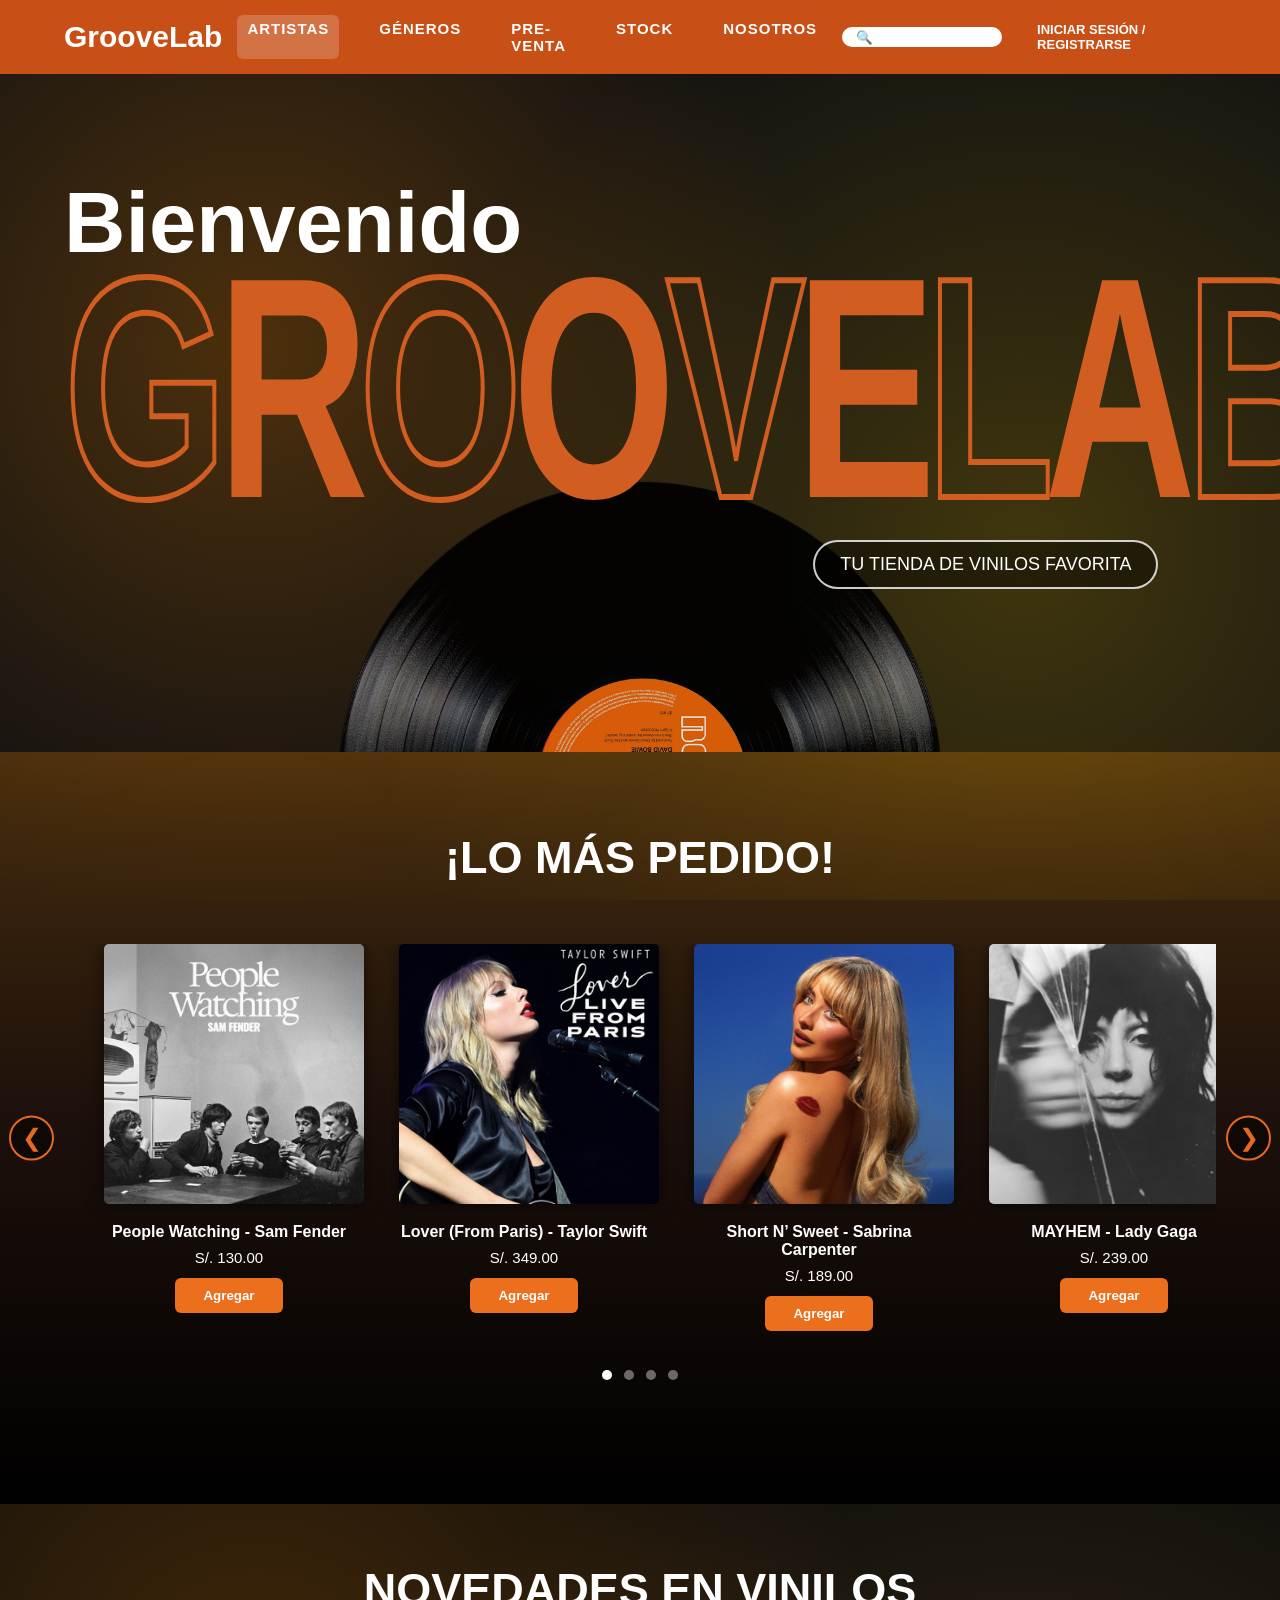
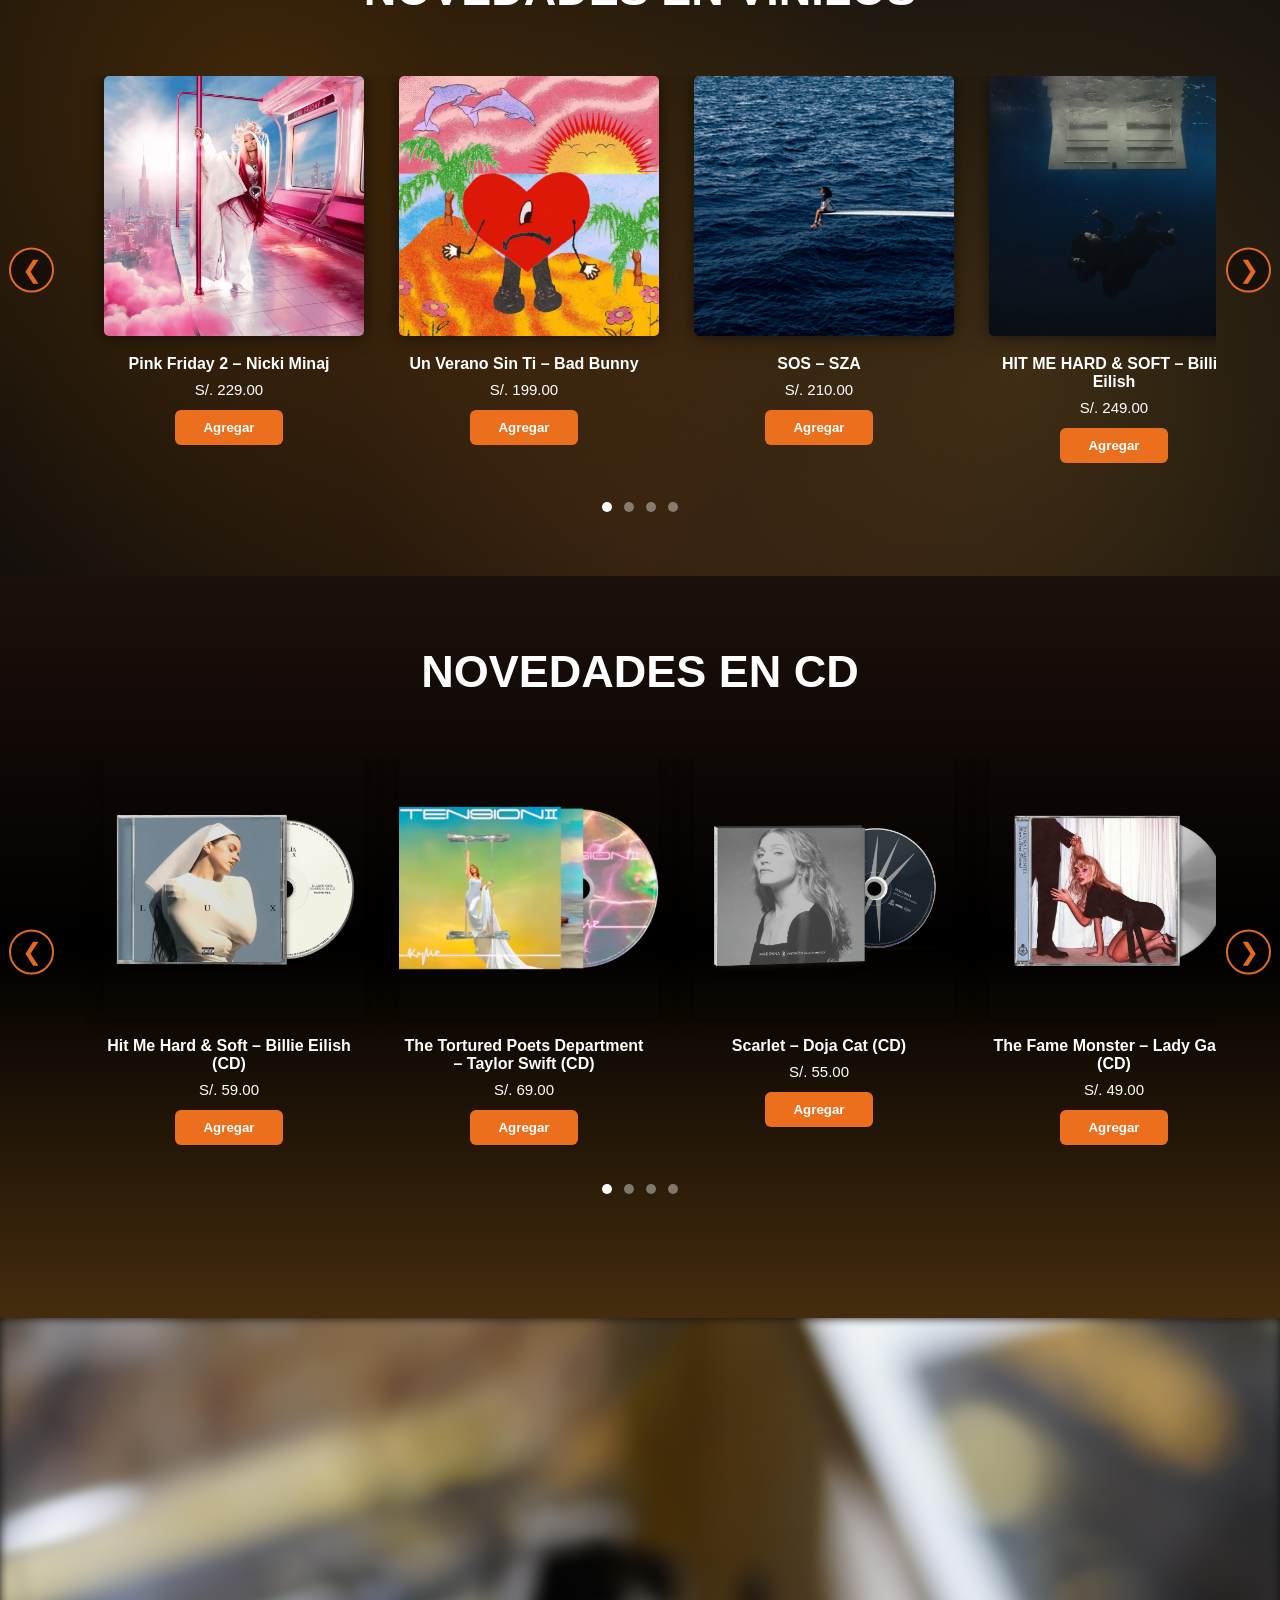
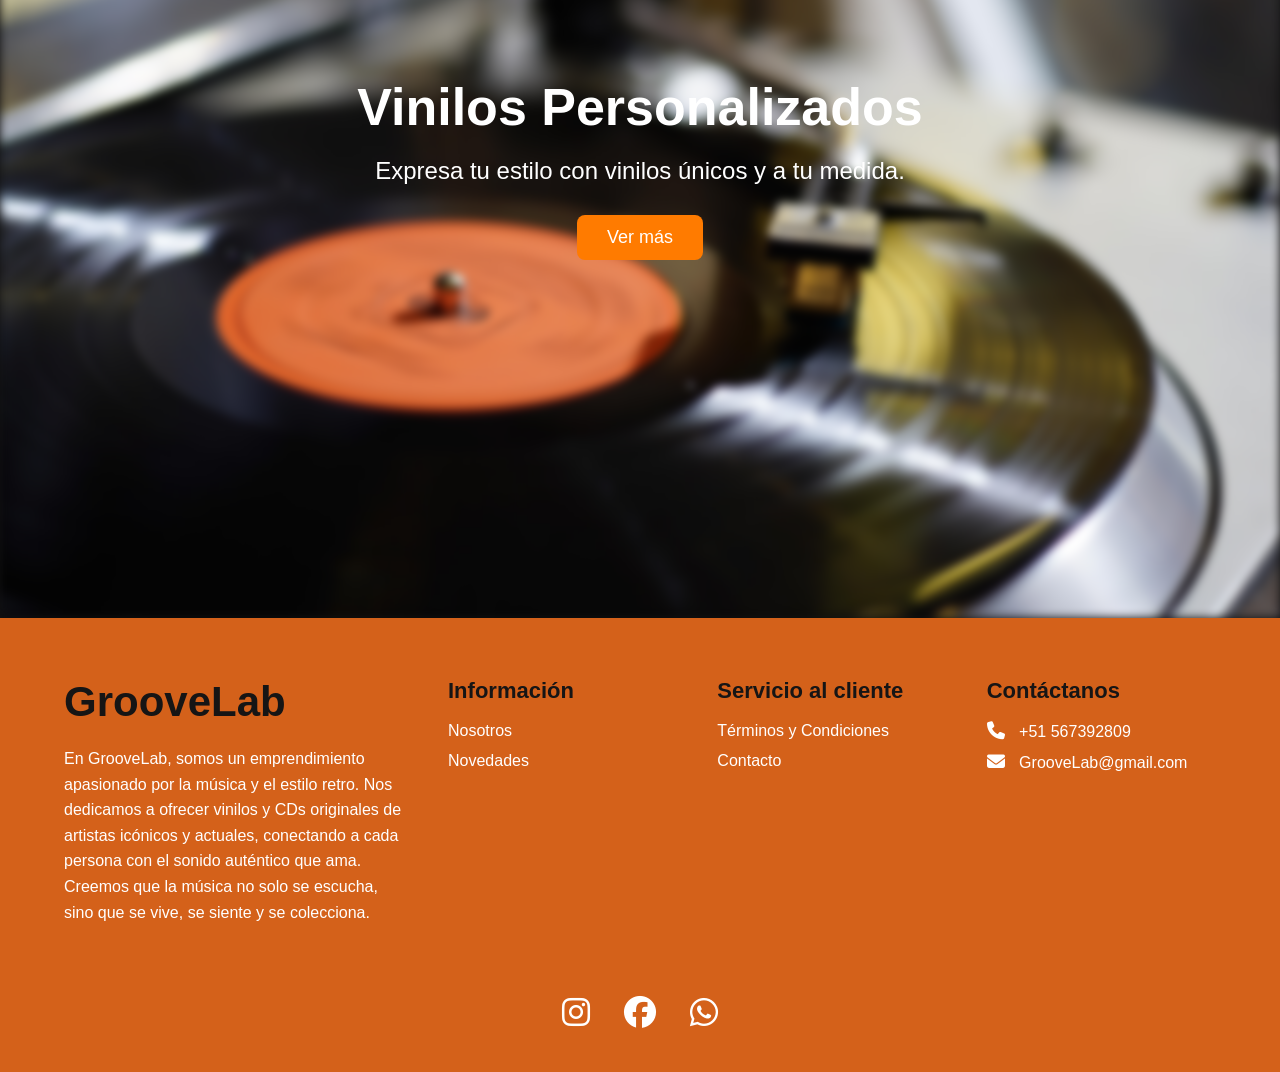
==== index.html @ 174f729a "Add files via upload" ====
<!DOCTYPE html>
<html lang="es">

<head>
    <meta charset="UTF-8">
    <meta name="viewport" content="width=device-width, initial-scale=1.0">
    <title>GrooveLab</title>
    <link rel="stylesheet" href="style.css">
    <link href="https://fonts.googleapis.com/css2?family=Merriweather:wght@300;400;700;900&display=swap" rel="stylesheet">
    <link rel="stylesheet" href="https://cdnjs.cloudflare.com/ajax/libs/font-awesome/6.5.0/css/all.min.css">
</head>

<body> 

    <!-- NAVBAR -->
   <header class="navbar">
        <div class="nav-inner">
            <div class="nav-left logo">GrooveLab</div>

            <nav class="nav-center">
                <a href="artistas.html" class="active">ARTISTAS</a>
                <a href="generos.html">GÉNEROS</a>
                <a href="#">PRE-VENTA</a>
                <a href="#">STOCK</a>
                <a href="#">NOSOTROS</a>
            </nav>

            <div class="nav-right">
                <div class="search-box">
                    <input type="text" placeholder="🔍">
                </div>
                <a class="login-btn" href="#">INICIAR SESIÓN / REGISTRARSE</a>
            </div>
        </div>
</header>
            


    <!-- HERO -->
    <section class="hero">

        <div class="hero-bg"></div>

        <div class="hero-content">

            <h1 class="welcome">Bienvenido</h1>

            <h1 class="hero-title">
                <span>G</span>
                <span>R</span>
                <span>O</span>
                <span>O</span>
                <span>V</span>
                <span>E</span>
                <span>L</span>
                <span>A</span>
                <span>B</span>
            </h1>

            <div class="tagline">TU TIENDA DE VINILOS FAVORITA</div>

            <img class="vinyl"
                src="vini.png"
                alt="vinilo">

        </div>
    </section>

      <!-- LO MAS PEDIDO -->

<section class="mas-pedido">

    <h2 class="pedido-title">¡LO MÁS PEDIDO!</h2>

    <div class="carousel-wrapper">

        <button class="arrow left-arrow">&#10094;</button>

        <div class="carousel-container">
            <div class="carousel-track">

                <div class="item">
                    <img src="lo mas pedido/disco1.jpg" alt="">
                    <h3>People Watching - Sam Fender</h3>
                    <p>S/. 130.00</p>
                    <button class="add-btn">Agregar</button>
                </div>

                <div class="item">
                    <img src="lo mas pedido/disco2.png" alt="">
                    <h3>Lover (From Paris) - Taylor Swift</h3>
                    <p>S/. 349.00</p>
                    <button class="add-btn">Agregar</button>
                </div>

                <div class="item">
                    <img src="lo mas pedido/disco3.jpg" alt="">
                    <h3>Short N’ Sweet - Sabrina Carpenter</h3>
                    <p>S/. 189.00</p>
                    <button class="add-btn">Agregar</button>
                </div>

                <div class="item">
                    <img src="lo mas pedido/disco 4.avif" alt="">
                    <h3>MAYHEM - Lady Gaga</h3>
                    <p>S/. 239.00</p>
                    <button class="add-btn">Agregar</button>
                </div>

                <div class="item">
                    <img src="lo mas pedido/disco5.webp" alt="">
                    <h3>30 - Adele</h3>
                    <p>S/. 140.00</p>
                    <button class="add-btn">Agregar</button>
                </div>

            </div>
        </div>

        <button class="arrow right-arrow">&#10095;</button>

    </div>

    <div class="dots">
        <span></span><span></span><span></span><span></span>
    </div>

</section>


</section>

<script>
const track = document.querySelector('.carousel-track');
const leftArrow = document.querySelector('.left-arrow');
const rightArrow = document.querySelector('.right-arrow');
const dots = document.querySelectorAll('.dots span');

let index = 0;

function updateCarousel() {
    track.style.transform = `translateX(${-index * 310}px)`;
    dots.forEach(d => d.classList.remove("active"));
    dots[index] && dots[index].classList.add("active");
}

rightArrow.addEventListener("click", () => {
    if (index < 3) index++;
    updateCarousel();
});

leftArrow.addEventListener("click", () => {
    if (index > 0) index--;
    updateCarousel();
});

updateCarousel();
</script>


  <!-- NOVEDADES EN VINILO -->

<section class="novedades">

    <h2 class="pedido-title">NOVEDADES EN VINILOS</h2>

    <div class="carousel-wrapper">

        <button class="arrow left-arrow novedades-left">&#10094;</button>

        <div class="carousel-container">
            <div class="carousel-track novedades-track">

                <div class="item">
                    <img src="nov. vinilo/vin1.avif" alt="">
                    <h3>Pink Friday 2 – Nicki Minaj</h3>
                    <p>S/. 229.00</p>
                    <button class="add-btn">Agregar</button>
                </div>

                <div class="item">
                    <img src="nov. vinilo/vin2.avif" alt="">
                    <h3>Un Verano Sin Ti – Bad Bunny</h3>
                    <p>S/. 199.00</p>
                    <button class="add-btn">Agregar</button>
                </div>

                <div class="item">
                    <img src="nov. vinilo/vin3.png" alt="">
                    <h3>SOS – SZA</h3>
                    <p>S/. 210.00</p>
                    <button class="add-btn">Agregar</button>
                </div>

                <div class="item">
                    <img src="nov. vinilo/vin4.jpg" alt="">
                    <h3>HIT ME HARD & SOFT – Billie Eilish</h3>
                    <p>S/. 249.00</p>
                    <button class="add-btn">Agregar</button>
                </div>

                <div class="item">
                    <img src="nov. vinilo/vin5.jpg" alt="">
                    <h3>RENAISSANCE – Beyoncé</h3>
                    <p>S/. 239.00</p>
                    <button class="add-btn">Agregar</button>
                </div>

            </div>
        </div>

        <button class="arrow right-arrow novedades-right">&#10095;</button>

    </div>

    <div class="dots novedades-dots">
        <span></span><span></span><span></span><span></span>
    </div>

</section>

<script>
const novTrack = document.querySelector('.novedades-track');
const novLeft = document.querySelector('.novedades-left');
const novRight = document.querySelector('.novedades-right');
const novDots = document.querySelectorAll('.novedades-dots span');

let novIndex = 0;

function novUpdate() {
    const move = novIndex * 320;
    novTrack.style.transform = `translateX(-${move}px)`;

    novDots.forEach(dot => dot.classList.remove("active"));
    if (novDots[novIndex]) novDots[novIndex].classList.add("active");
}

novRight.addEventListener("click", () => {
    if (novIndex < 3) novIndex++;
    novUpdate();
});

novLeft.addEventListener("click", () => {
    if (novIndex > 0) novIndex--;
    novUpdate();
});

novUpdate();
</script>

<!-- NOVEDADES EN CD -->


<section class="novedades-cd">

    <h2 class="pedido-title">NOVEDADES EN CD</h2>

    <div class="carousel-wrapper">

        <button class="arrow left-arrow novedadescd-left">&#10094;</button>

        <div class="carousel-container">
            <div class="carousel-track novedadescd-track">

                <div class="item">
                    <img src="cd/rosalia.webp" alt="">
                    <h3>Hit Me Hard & Soft – Billie Eilish (CD)</h3>
                    <p>S/. 59.00</p>
                    <button class="add-btn">Agregar</button>
                </div>

                <div class="item">
                    <img src="cd/2.webp" alt="">
                    <h3>The Tortured Poets Department – Taylor Swift (CD)</h3>
                    <p>S/. 69.00</p>
                    <button class="add-btn">Agregar</button>
                </div>

                <div class="item">
                    <img src="cd/3.webp" alt="">
                    <h3>Scarlet – Doja Cat (CD)</h3>
                    <p>S/. 55.00</p>
                    <button class="add-btn">Agregar</button>
                </div>

                <div class="item">
                    <img src="cd/4.webp" alt="">
                    <h3>The Fame Monster – Lady Gaga (CD)</h3>
                    <p>S/. 49.00</p>
                    <button class="add-btn">Agregar</button>
                </div>

                <div class="item">
                    <img src="cd/5.avif" alt="">
                    <h3>Un Verano Sin Ti – Bad Bunny (CD)</h3>
                    <p>S/. 42.00</p>
                    <button class="add-btn">Agregar</button>
                </div>

            </div>
        </div>

        <button class="arrow right-arrow novedadescd-right">&#10095;</button>

    </div>

    <div class="dots novedadescd-dots">
        <span></span><span></span><span></span><span></span>
    </div>

</section>



<script>
const cdTrack = document.querySelector('.novedadescd-track');
const cdLeft = document.querySelector('.novedadescd-left');
const cdRight = document.querySelector('.novedadescd-right');
const cdDots = document.querySelectorAll('.novedadescd-dots span');

let cdIndex = 0;

function cdUpdate() {
    const move = cdIndex * 320;
    cdTrack.style.transform = `translateX(-${move}px)`;

    cdDots.forEach(dot => dot.classList.remove("active"));
    if (cdDots[cdIndex]) cdDots[cdIndex].classList.add("active");
}

cdRight.addEventListener("click", () => {
    if (cdIndex < 3) cdIndex++;
    cdUpdate();
});

cdLeft.addEventListener("click", () => {
    if (cdIndex > 0) cdIndex--;
    cdUpdate();
});

cdUpdate();
</script>

 <!-- HERO2 -->
<section class="vinilo-hero">
    <div class="vinilo-bg"></div>

    <div class="vinilo-contenido">
        <h1>Vinilos Personalizados</h1>
        <p>Expresa tu estilo con vinilos únicos y a tu medida.</p>
        <button class="vinilo-btn">Ver más</button>
    </div>
</section>

<footer class="footer">
    <div class="footer-container">

        <!-- Sobre la empresa -->
        <div class="footer-about">
            <h2>GrooveLab</h2>
            <p>
                En GrooveLab, somos un emprendimiento apasionado por la música y el estilo retro.
                Nos dedicamos a ofrecer vinilos y CDs originales de artistas icónicos y actuales,
                conectando a cada persona con el sonido auténtico que ama. Creemos que la música 
                no solo se escucha, sino que se vive, se siente y se colecciona.
            </p>
        </div>

        <!-- Información -->
        <div class="footer-column">
            <h3>Información</h3>
            <p><a href="#">Nosotros</a></p>
            <p><a href="#">Novedades</a></p>
        </div>

        <!-- Servicio al cliente -->
        <div class="footer-column">
            <h3>Servicio al cliente</h3>
            <p><a href="#">Términos y Condiciones</a></p>
            <p><a href="#">Contacto</a></p>
        </div>

        <!-- Contáctanos -->
        <div class="footer-column">
            <h3>Contáctanos</h3>
            <p><i class="fa-solid fa-phone"></i> +51 567392809</p>
            <p><i class="fa-solid fa-envelope"></i> GrooveLab@gmail.com</p>
        </div>

        <!-- Redes sociales -->
        <div class="footer-social">
            <a href="#"><i class="fa-brands fa-instagram"></i></a>
            <a href="#"><i class="fa-brands fa-facebook"></i></a>
            <a href="#"><i class="fa-brands fa-whatsapp"></i></a>
        </div>

    </div>
</footer>




</body>

</html>
---- style.css ----
/* RESET */

* {
    margin: 0;
    padding: 0;
    box-sizing: border-box;
}

body {
    background: #000;
    font-family:'Times New Roman', Times, serif;
    overflow-x: hidden;
}

/*NAVBAR*/

/* ===== NAVBAR GENERAL ===== */

.navbar {
    width: 100%;
    background: #C14A06;           /* naranja vibrante */
    padding: 12px 35px;
    display: flex;
    align-items: center;
    justify-content: space-between;
    font-family: 'Helvetica', sans-serif;
    position: fixed;               /* fija arriba */
    top: 0;
    left: 0;
    z-index: 9999;
}

/* ===== LOGO ===== */

.logo {
    font-size: 28px;
    font-weight: 800;
    color: white;
}

/* ===== MENÚ PRINCIPAL ===== */

.nav-links {
    display: flex;
    gap: 35px;
}

.nav-links a {
    color: white;
    text-decoration: none;
    font-size: 14px;
    font-weight: 700;
    letter-spacing: 1px;
}

.nav-links a:hover {
    opacity: 0.7;
}

/* ===== SEARCH BOX ===== */

.search-box {
    position: relative;
    margin-right: 20px;
}

.search-box input {
    width: 160px;
    height: 20px;
    border-radius: 20px;
    border: none;
    padding-left: 25px;
    outline: none;
    background: white;
}

.search-box::before {
    content: "";
    position: absolute;
    left: 8px;
    top: 0px;
    font-size: 13px;
}

/* ===== BOTÓN DE LOGIN ===== */

.login-btn {
    color: white;
    font-size: 13px;
    text-decoration: none;
    font-weight: 700;
}

.login-btn:hover {
    opacity: 0.7;
}

/* ===== PARA QUE EL CONTENIDO NO SUBA DEBAJO DE LA BARRA ===== */

body {
    padding-top: 70px;  /* evita que la navbar tape el inicio */
}


.logo {
    font-size: 30px;
    font-weight: 700;
    color: white;
}

.nav-center {
    display: flex;
    justify-content: center;
    flex: 1;
}

.nav-center a {
    color: white;
    text-decoration: none;
    margin: 0 18px;
    font-weight: 600;
    letter-spacing: 1px;
    font-size: 15px;
}

.nav-right {
    display: flex;
    align-items: center;
    gap: 15px;
}

.search-box input {
    padding: 8px 14px;
    border-radius: 20px;
    border: none;
    width: 160px;
}

.login-btn {
    color: white;
    text-decoration: none;
    font-weight: bold;
    font-size: 13px;
}


/* HERO SECTION */

.hero {
    width: 100%;
    height: 678px;
    position: relative;
    overflow: hidden;
    display: flex;
    align-items: flex-start;
    padding-top: -50px;
    
}

/* Fondo */
.hero-bg {
    position: absolute;
    inset: 0;
    background:
        radial-gradient(circle at 20% 40%, rgba(255,140,0,0.25), transparent 50%),
        radial-gradient(circle at 80% 70%, rgba(255,200,0,0.2), transparent 55%),
        #111;
    z-index: 0;
}

/* Contenedor */
.hero-content {
    width: 90%;
    max-width: 1400px;
    margin: auto;
    margin-top: 200px;
    position: relative;
    z-index: 5;
    display: flex;
    flex-direction: column;
    align-items: flex-start; /* Para los textos a la izquierda */

}

/* Bienvenido */
.welcome {
    font-size: 85px;
    color: white;
    font-weight: 800;
    margin-top: -100px;
    margin-bottom: 15px;
    z-index: 6;
    position: relative;
}

/* Título GROOVELAB */
.hero-title {
    font-size: 210px;
    font-family: Arial, Helvetica, sans-serif;
    font-weight: 900;
    letter-spacing: -10px;
    line-height: 0.8;
    display: flex;
    color: #D15E20;
    transform: scaleY(1.50); /* Estirado vertical */
    transform-origin: bottom;
    margin-top: 60px;
    z-index: 5;
    position: relative;
}

.hero-title span:nth-child(odd) {
    color: transparent;
    -webkit-text-stroke: 4px #D15E20;
}

/* Texto bajo */
.tagline {
    margin-top: 25px;
    border: 2px solid rgba(255,255,255,0.8);
    padding: 12px 25px;
    display: inline-block;
    border-radius: 50px;
    font-size: 18px;
    color: white;
    background: rgba(0,0,0,0.4);
    position: relative;
    z-index: 6;
    align-self: flex-end;
    margin-right: 5%;
}

/* ============================
       VINILO 
============================= */

.vinyl {
    position: absolute;
    bottom: -368px;      /* BAJA el vinilo */
    left: 50%;           /* lo manda al CENTRO */
    transform: translateX(-50%);
    width: 620px;        /* tamaño */
    opacity: 0.9;
    z-index: 3;          /* detrás del texto */
    pointer-events: none;
}

/* =============================
      LO MÁS PEDIDO
============================= */

.mas-pedido {
    background: linear-gradient(to bottom, #ff8c0038, #1c100b, #000);
    padding: 80px 0 120px;
    text-align: center;
    color: white;
}

.pedido-title {
    font-size: 45px;
    font-weight: 900;
    margin-bottom: 60px;
}

/* --- WRAPPER REAL (AQUÍ VAN LAS FLECHAS AFUERA) --- */
.carousel-wrapper {
    position: relative;
    width: 90%;
    max-width: 1300px;
    margin: auto;
}

/* --- CONTENEDOR DEL CARRUSEL (NO SE EXPANDE) --- */
.carousel-container {
    overflow: hidden;
    padding: 0 40px;         /* MARGEN LATERAL */
}

/* --- FILA HORIZONTAL CORRECTA --- */
.carousel-track {
    display: flex;            /* ← ESTO evita que se ponga en columna */
    flex-direction: row;
    gap: 45px;
    transition: transform 0.4s ease;
}

/* --- ITEMS --- */
.item {
    min-width: 250px;
    text-align: center;
}

.item img {
    width: 260px;
    height: 260px;
    object-fit: cover;
    border-radius: 5px;
    box-shadow: 0 0 18px rgba(0,0,0,0.6);
}

.item h3 {
    margin-top: 15px;
    font-size: 16px;
}

.item p {
    font-size: 15px;
    margin: 8px 0 12px;
}

/* --- BOTÓN AGREGAR (idéntico a tu maqueta) --- */
.add-btn {
    background: #ec6f1e;
    color: white;
    padding: 10px 28px;
    border: none;
    border-radius: 6px;
    font-weight: bold;
    cursor: pointer;
    transition: 0.2s ease;
}

.add-btn:hover {
    background: #ff7e29;
}

/* --- FLECHAS AFUERA SIN MOVER EL CARRUSEL --- */
.arrow {
    position: absolute;
    top: 50%;
    transform: translateY(-50%);
    background: rgba(0,0,0,0.45);
    border: 2px solid #e46a1f;
    width: 45px;
    height: 45px;
    font-size: 24px;
    border-radius: 50%;
    display: flex;
    align-items: center;
    justify-content: center;
    color: #e46a1f;
    cursor: pointer;
    z-index: 20;
}

/* FLECHAS EXACTAMENTE AFUERA */
.left-arrow { left: -55px; }
.right-arrow { right: -55px; }

/* --- PUNTITOS --- */
.dots {
    margin-top: 35px;
}

.dots span {
    display: inline-block;
    width: 10px;
    height: 10px;
    background: white;
    opacity: 0.4;
    border-radius: 50%;
    margin: 0 6px;
}

.dots span.active {
    opacity: 1;
}

/* ================
   NOVEDADES
================ */

.novedades {
    text-align: center;
    color: white;
    position: relative;
    padding: 60px 0;
    background:
        radial-gradient(circle at 20% 30%, rgba(255,140,0,0.22), transparent 55%),
        radial-gradient(circle at 80% 70%, rgba(255,180,60,0.18), transparent 60%),
        radial-gradient(circle at 50% 100%, rgba(255,120,30,0.12), transparent 70%),
        #0b0b0b;
}

.novedades .pedido-title {
    font-size: 45px;
    font-weight: 900;
    margin-bottom: 60px;
}

/* FLECHAS EXCLUSIVAS DE NOVEDADES (afuera) */
.novedades-left {
    left: -55px;
}

.novedades-right {
    right: -55px;
}


/* =============================
      NOVEDADES EN CD
============================= */

.novedades-cd {
    background: linear-gradient(to bottom,#1c100b, #000, #ff8c0038);
    padding: 70px 0 120px;
    text-align: center;
    color: white;
}

.novedades-cd .pedido-title {
    font-size: 45px;
    font-weight: 900;
    margin-bottom: 60px;
}

/* Flechas específicas del carrusel CD */
.novedadescd-left {
    left: -55px;
}

.novedadescd-right {
    right: -55px;
}


/* CONTENEDOR PRINCIPAL */
/* SECCIÓN COMPLETA */
.vinilo-hero {
    position: relative;
    width: 100%;
    height: 100vh;
    overflow: hidden;
}

/* FONDO CON BLUR SOLO A LA IMAGEN */
.vinilo-bg {
    position: absolute;
    top: 0;
    left: 0;
    width: 100%;
    height: 100%;
    background-image: url("fondo.jpg");
    background-size: cover;
    background-position: center;
    filter: blur(5px); 
    z-index: 1;
}

/* CONTENIDO ENCIMA */
.vinilo-contenido {
    position: relative;
    z-index: 2;
    height: 100%;
    display: flex;
    flex-direction: column;
    justify-content: center;  /* Centro vertical */
    align-items: center;       /* Centro horizontal */
    text-align: center;
    color: white;
    padding: 20px;
}

/* TÍTULO */
.vinilo-contenido h1 {
    font-size: 52px;
    font-weight: 700;
    margin-bottom: 20px;
}

/* SUBTÍTULO */
.vinilo-contenido p {
    font-size: 24px;
    margin-bottom: 30px;
}

/* BOTÓN */
.vinilo-btn {
    padding: 12px 30px;
    font-size: 18px;
    background-color: #ff7b00;
    border: none;
    color: white;
    border-radius: 8px;
    cursor: pointer;
    transition: 0.3s ease;
}

.vinilo-btn:hover {
    background-color: #ff9a2b;
}


/* --------------------- */
/*     FOOTER GENERAL    */
/* --------------------- */

.footer {
    background-color: #d4611a; /* mismo color que tu página */
    padding: 60px 0 40px 0;
    color: white;
    width: 100%;
    margin-top: 0;
}

.footer-container {
    width: 90%;
    margin: auto;
    display: grid;
    grid-template-columns: 1.5fr 1fr 1fr 1fr;
    gap: 40px;
    align-items: start; /* BAJA las columnas */
}

/* --------------------- */
/*    TEXTO PRINCIPAL    */
/* --------------------- */

.footer-about h2 {
    font-size: 42px;
    font-weight: bold;
    margin-bottom: 20px;
    color: rgb(22, 21, 21);
}

.footer-about p {
    color: white;
    line-height: 1.6;
    font-size: 16px;
}

/* --------------------- */
/*     COLUMNAS FOOTER   */
/* --------------------- */

.footer-column h3 {
    color: rgb(22, 21, 21);
    margin-bottom: 18px;
    font-size: 22px;
}

.footer-column p a {
    color: white;
    text-decoration: none;
    font-size: 16px;
}

.footer-column p {
    margin-bottom: 12px;
    color: white;
}

.footer-column a:hover {
    color: #f2f2f2;
}

/* --------------------- */
/*         ÍCONOS        */
/* --------------------- */

.footer-column i {
    margin-right: 10px;
    color: white;
    font-size: 18px;
}

/* Redes sociales */
.footer-social {
    grid-column: 1 / -1; /* ocupa todo el ancho debajo */
    text-align: center;
    margin-top: 30px;
}

.footer-social a {
    font-size: 32px;
    margin: 0 15px;
    color: white;
    text-decoration: none;
}

.footer-social a:hover {
    color: #f2f2f2;
}


/* ------------------------------------------------------------------------------------*/ 

body {
    margin: 0;
    padding: 0;
    background:
        radial-gradient(circle at 20% 40%, rgba(255,140,0,0.25), transparent 50%),
        radial-gradient(circle at 80% 70%, rgba(255,200,0,0.2), transparent 55%),
        #111;
    background-attachment: fixed;
    background-size: cover;
    font-family: sans-serif;
}

/* NAVBAR (igual a tu página principal) --*/ 
.navbar {
    backdrop-filter: blur(10px);
    background: #C84F16;
    padding: 15px 0;
    position: sticky;
    top: 0;
    z-index: 100;
}

.nav-inner {
    width: 90%;
    margin: auto;
    display: flex;
    justify-content: space-between;
    align-items: center;
}

.nav-center a {
    color: white;
    text-decoration: none;
    margin: 0 15px;
    padding: 5px 10px;
    border-radius: 6px;
}

.nav-center a.active,
.nav-center a:hover {
    background: #ffffff33;
}

/* BUSCADOR DE ARTISTAS – ESTILO GLASS */
.artists-page .search-input,
.search-input {
    width: 100%;
    padding: 12px 15px;
    background: rgba(22, 21, 21, 0.5) !important;
    color: #fff !important;
    backdrop-filter: blur(8px) !important;
    border-radius: 10px !important;
    font-size: 14px;
    outline: none !important;
    transition: 0.3s ease !important;
}


/* CONTENEDOR GENERAL */
.container {
    width: 90%;
    margin: 50px auto;
    display: flex;
    gap: 40px;
}

/* FILTROS */
.filters {
    width: 250px;
    color: white;
    padding: 20px;
    border-radius: 10px;
    background: rgba(0, 0, 0, 0.4);
    backdrop-filter: blur(5px);
}

.filters h2 {
    margin-top: 0;
}

details {
    background: rgba(22, 21, 21, 0.5);
    backdrop-filter: blur(5px);
    padding: 10px;
    border-radius: 8px;
    margin-bottom: 15px;
}

summary {
    cursor: pointer;
    font-weight: bold;
}

label {
    display: block;
    margin-left: 10px;
    margin-top: 5px;
}

/* =============================
   GRID DE ARTISTAS 
============================= */
.artist-grid {
    display: grid;
    grid-template-columns: repeat(3, 1fr);
    gap: 55px; 
    width: 80%;
    margin: 0 auto;
}

/* =============================
   TARJETA 
============================= */
.artist-card {
    background: #1b1b1e; /* Fondo gris oscuro */
    border-radius: 0; 
    overflow: hidden;
    position: relative;
    box-shadow: none;
    transition: transform .25s, box-shadow .25s;
}

/* HOVER CON BRILLO */
.artist-card:hover {
    transform: translateY(-6px);
    box-shadow: 0 0 25px rgba(255, 255, 255, 0.9);
}

/* =============================
   IMAGEN + DEGRADADO 
============================= */
.artist-card img {
    width: 100%;
    height: 340px; 
    object-fit: cover;
    display: block;
}

/* DEGRADADO ANARANJADO DESDE ABAJO HACIA ARRIBA */
.artist-card::after {
    content: "";
    position: absolute;
    bottom: 0;
    left: 0;
    width: 100%;
    height: 55%;
    background: linear-gradient(to top, #c44a0a, rgba(0,0,0,0));
    pointer-events: none;
}

/* =============================
   TEXTO DEL NOMBRE 
============================= */
.artist-card p {
    position: absolute;
    bottom: 65px;
    width: 100%;
    text-align: center;
    font-size: 22px;
    font-weight: 600;
    color: white;
}

/* =============================
   BOTÓN “VER” 
============================= */
.artist-card .btn-ver {
    position: absolute;
    bottom: 20px;
    left: 50%;
    transform: translateX(-50%);
    background: #e86d0e; /* NARANJA EXACTO */
    color: white;
    border: none;
    padding: 7px 22px;
    font-size: 15px;
    border-radius: 6px;
    font-weight: 600;
    cursor: pointer;
    transition: background .2s;
}

.artist-card .btn-ver:hover {
    background: #c95f0d;
}

/* =============================
   FILTROS – TAMAÑO ORIGINAL
============================= */

.filters h3 {
    font-size: 30px;        /* <-- MÁS GRANDE */
    color: #f47c26;
    margin-bottom: 12px;    /* <-- ESPACIO ENTRE "Buscar:" Y EL CUADRO */
    margin-top: 10px;       /* <-- SEPARA EL TÍTULO DE LO QUE ESTÁ ARRIBA */
}

.filters h2 {
margin-bottom: 20px;
}

/* === BUSCADOR RECTANGULAR === */
.search-input {
    width: 100%;
    padding: 10px 12px;
    background: #2d2d30;              /* Fondo oscuro  */
    border: 2px;        /* Borde naranja */
    border-radius: 10px;               /* Bordes redondeados */
    color: white;                      /* Texto blanco */
    font-size: 20px;
    font-family: 'Merriweather', serif;
    outline: none;                     /* Quita el borde azul feo */
    transition: all 0.25s ease;
    margin-bottom: 20px;
}

.filters-container {
    width: 260px;
    padding: 15px;
    background: rgba(0,0,0,0.35);
    border-radius: 30px;
    color: white;
    font-family: 'Merriweather', serif;
    margin-left: 60px;
}

.filters-container h3 {
    font-size: 20px;
    margin-bottom: 10px;
    color: #ff8a28;
}

.search-box-artists input {
    width: 100%;
    padding: 8px 12px;
    border: none;
    border-radius: 6px;
    margin-bottom: 18px;
}

.filter-group label {
    display: block;
    margin-top: 12px;
    font-weight: 600;
}

.filter-group select {
    width: 100%;
    margin-top: 6px;
    padding: 7px;
    border-radius: 6px;
    border: none;
}




.ver-mas-btn {
    display: block;
    margin: 40px auto;
    transform: translateX(150px); /* <<< LO MUEVE SOLO UN POQUITO A LA DERECHA */
    padding: 12px 35px;
    border-radius: 8px;
    border: none;
    cursor: pointer;
    font-size: 10px;
    font-weight: 600;
    background: #ec6f1e;
    color: #ffffff;
}

.ver-mas-btn:hover {
  
    box-shadow: 0 0 20px rgba(78, 9, 3, 0.8);
}




.page-bg {
    position: fixed;
    inset: 0;
    background:
        radial-gradient(circle at 20% 40%, rgba(255,140,0,0.25), transparent 50%),
        radial-gradient(circle at 80% 70%, rgba(255,200,0,0.2), transparent 55%),
        #111;
    z-index: -1;
}

/* Título */
.section-title {
    text-align: center;
    margin-top: 140px;
    font-size: 42px;
    font-weight: 900;
    color: white;
}

/* Grid */
.artist-grid {
    width: 85%;
    margin: 40px auto;
    display: grid;
    grid-template-columns: repeat(3, 1fr);
    gap: 35px;
}

/* TARJETAS */
.artist-card {
    position: relative;
    height: 380px;
    border-radius: 14px;
    overflow: hidden;
    cursor: pointer;
    transition: transform .3s ease;
}

.artist-card:hover {
    transform: scale(1.03);
}

/* Imagen */
.artist-card img {
    width: 100%;
    height: 100%;
    object-fit: cover;
}

/* Degradado naranja */
.artist-overlay {
    position: absolute;
    inset: 0;
    background: linear-gradient(to bottom, transparent, rgba(255,128,0,0.75));
}

/* Texto */
.artist-card h3 {
    position: absolute;
    bottom: 60px;
    left: 20px;
    font-size: 26px;
    color: white;
    font-weight: 800;
}

/* Botón */
.artist-btn {
    position: absolute;
    bottom: 15px;
    left: 20px;
    background: #f28b00;
    border: none;
    padding: 8px 22px;
    border-radius: 8px;
    font-weight: bold;
    cursor: pointer;
    color: white;
    transition: background .3s ease;
}

.artist-btn:hover {
    background: #ff9f1a;
}

/* ===== SECCIÓN GENERAL ===== */



.generos-section {
    padding: 80px 0;
    background:radial-gradient(circle at 20% 40%, rgba(255,140,0,0.25), transparent 50%),
        radial-gradient(circle at 80% 70%, rgba(255,200,0,0.2), transparent 55%),
        #111;
    text-align: center;
    color: white;
    
}

.generos-title {
    font-size: 50px;
    font-weight: 900;
    margin-bottom: 50px;
    font-family: 'Times New Roman', Times, serif;
    margin-top: -30px;   /* SUBE EL TÍTULO */
    margin-bottom: 35px; /* LO PEGAMOS MÁS AL GRID */
}

/* ===== GRID ===== */

.generos-grid {
    width: 90%;
    margin: auto;
    display: grid;
    grid-template-columns: repeat(3, 1fr);
    gap: 25px;
}

/* ===== ITEM ===== */

.genero-item {
    position: relative;
    width: 100%;
    height: 230px;
    border-radius: 6px;
    overflow: hidden;
}

.genero-item img {
    width: 100%;
    height: 100%;
    object-fit: cover;
}

.overlay {
    position: absolute;
    bottom: 0;
    width: 100%;
    height: 45%;
    background: linear-gradient(to top, rgba(255, 102, 0, .9), transparent);
}

.genero-item h3 {
    position: absolute;
    bottom: 15px;
    left: 50%;
    transform: translateX(-50%);
    font-size: 20px;
    font-weight: 900;
    color: white;
}
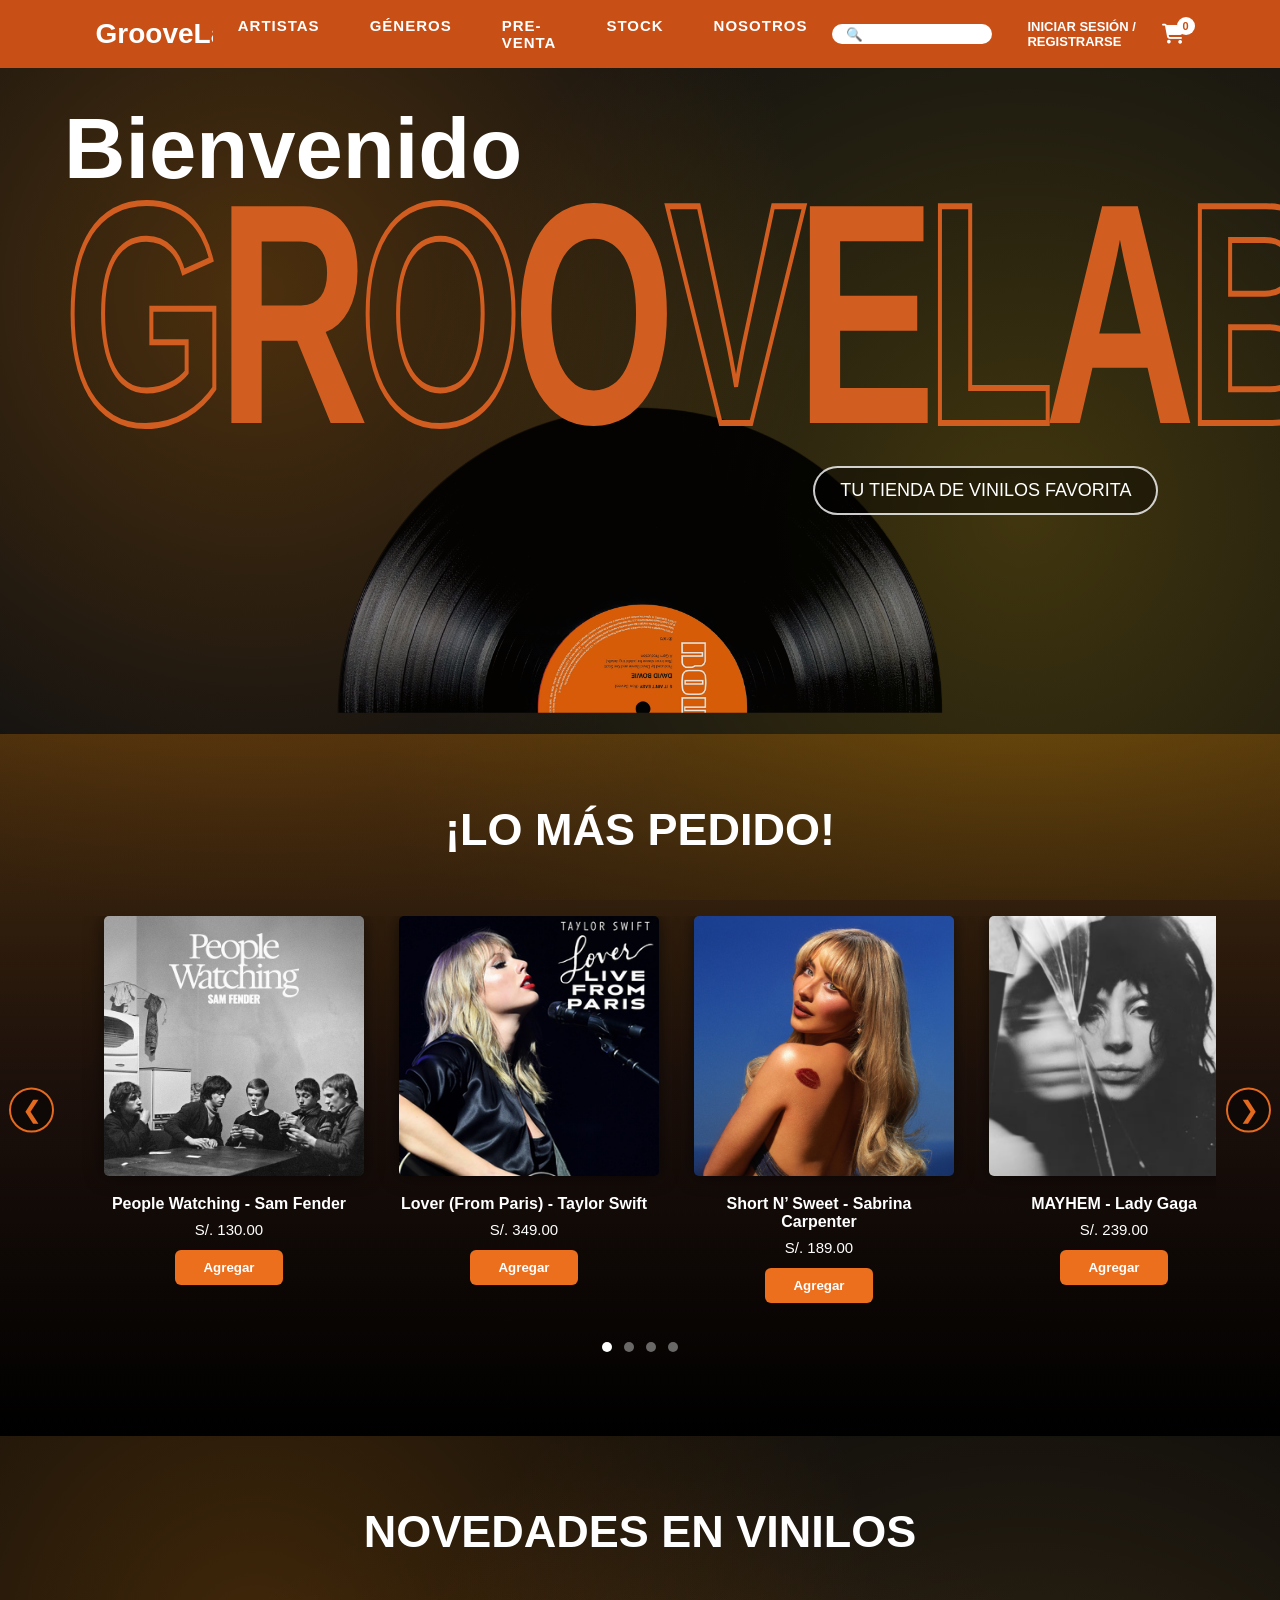
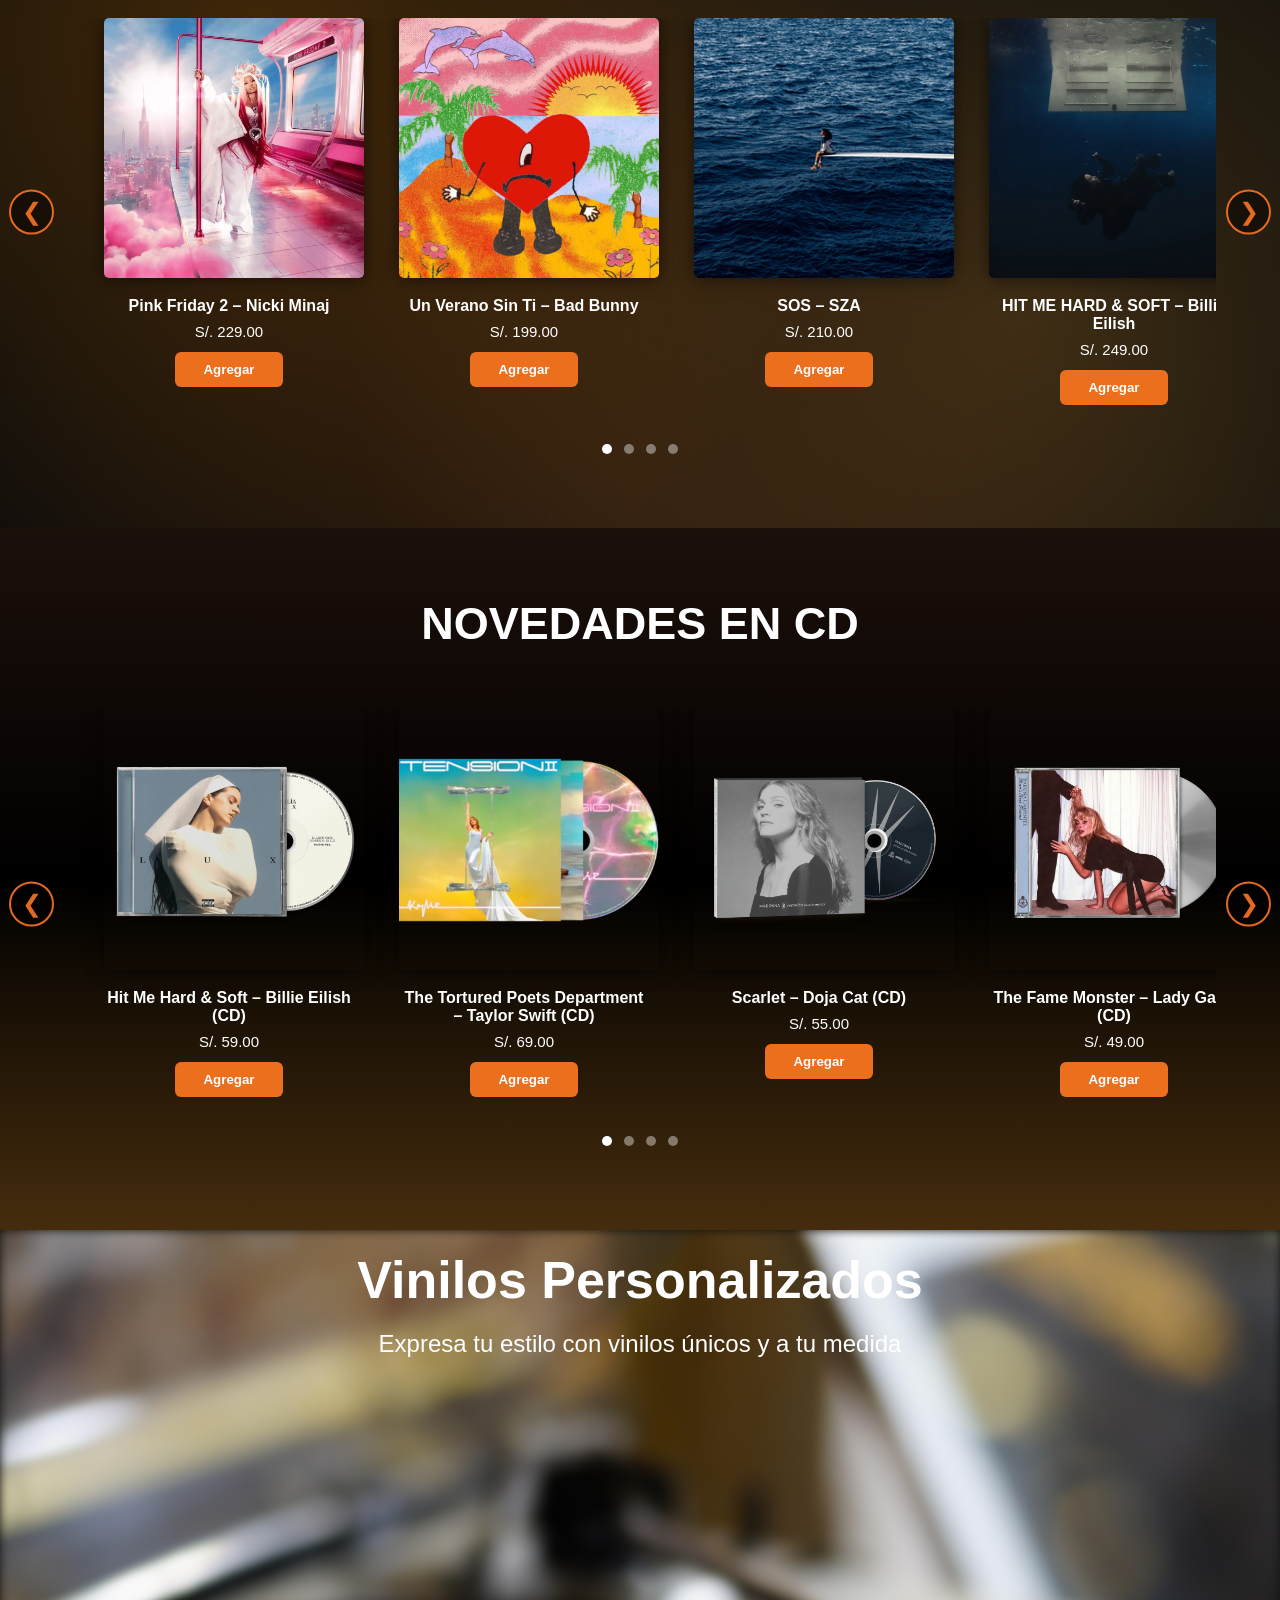
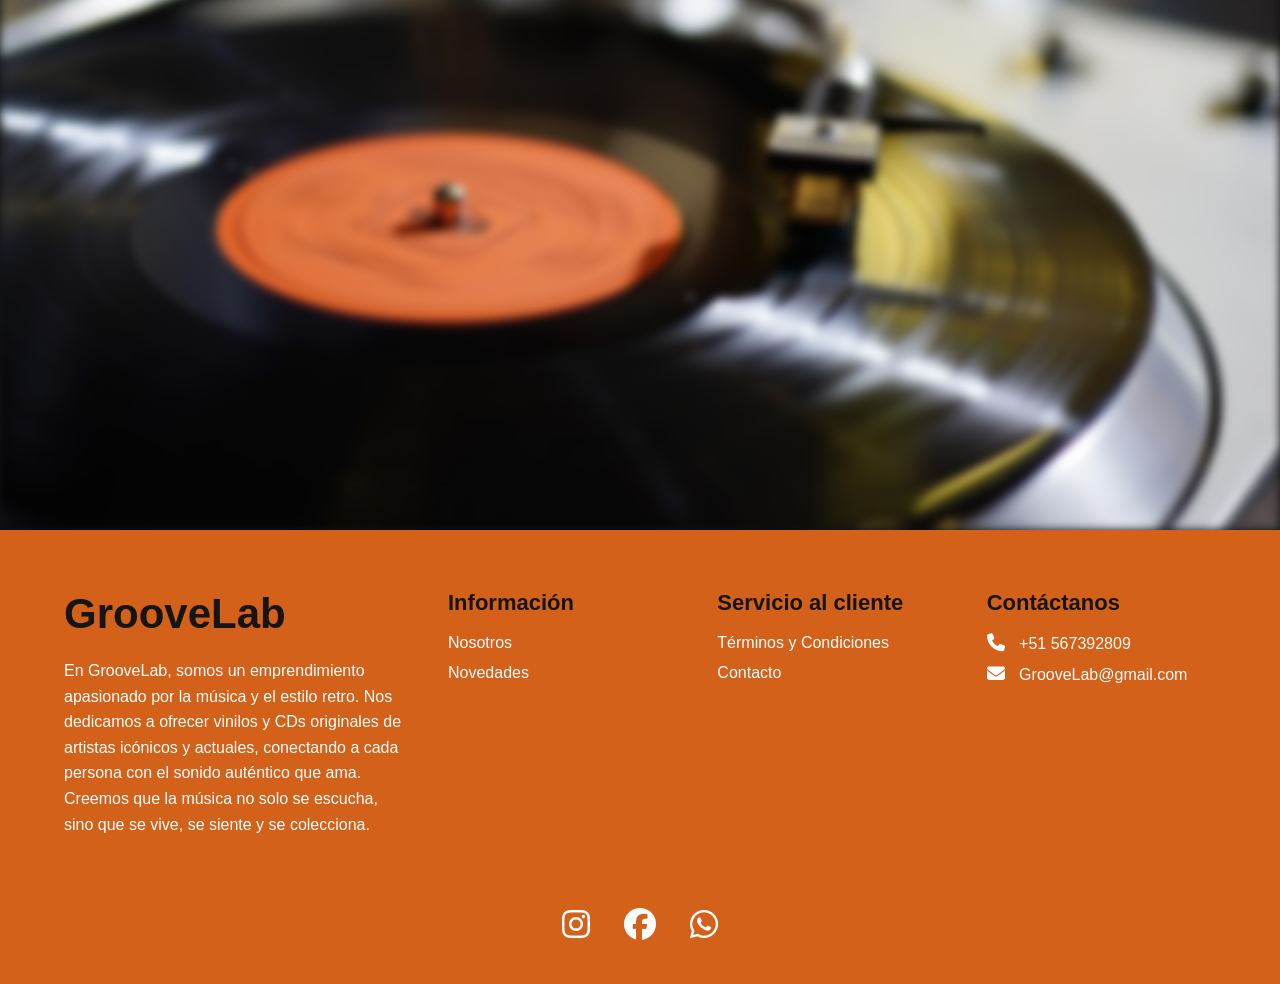
==== commit b28c2ba0: "Add files via upload" ====
--- a/index.html
+++ b/index.html
@@ -12,30 +12,129 @@
 
 <body> 
 
-    <!-- NAVBAR -->
+<!-- NAVBAR -->
    <header class="navbar">
         <div class="nav-inner">
-            <div class="nav-left logo">GrooveLab</div>
+            <div class="nav-left logo">
+    <a href="index.html">GrooveLab</a>
+</div>
 
             <nav class="nav-center">
-                <a href="artistas.html" class="active">ARTISTAS</a>
+                <a href="artistas.html">ARTISTAS</a>
                 <a href="generos.html">GÉNEROS</a>
-                <a href="#">PRE-VENTA</a>
-                <a href="#">STOCK</a>
-                <a href="#">NOSOTROS</a>
+                <a href="preventa.html">PRE-VENTA</a>
+                <a href="stock.html">STOCK</a>
+                <a href="nosotros.html">NOSOTROS</a>
             </nav>
 
             <div class="nav-right">
                 <div class="search-box">
                     <input type="text" placeholder="🔍">
                 </div>
-                <a class="login-btn" href="#">INICIAR SESIÓN / REGISTRARSE</a>
-            </div>
-        </div>
+                <!-- CARRITO -->
+    <div class="cart">
+        <i class="fa-solid fa-cart-shopping"></i>
+        <span id="cart-count">0</span>
+    </div>
+
+    <a class="login-btn" href="sesión.html">INICIAR SESIÓN / REGISTRARSE</a>
+</div>
+
+<div class="cart-popup" id="cart-popup">
+    <div class="cart-item">
+        <img id="popup-img" src="" alt="">
+        <div class="cart-info">
+            <p id="popup-title"></p>
+            <span id="popup-price"></span>
+        </div>
+    </div>
+
+    <a href="carrito.html" class="view-cart">Ver carrito</a>
+</div>
+
+<script>
+    (function () {
+    const navEntries = performance.getEntriesByType("navigation");
+    if (navEntries.length > 0 && navEntries[0].type === "reload") {
+        localStorage.removeItem("cartProducts");
+        localStorage.removeItem("cartCount");
+    }
+})();
+document.addEventListener("DOMContentLoaded", function () {
+
+    const cartNumber = document.getElementById("cart-count");
+
+    let cartCount = localStorage.getItem("cartCount")
+        ? parseInt(localStorage.getItem("cartCount"))
+        : 0;
+
+    cartNumber.textContent = cartCount;
+
+    const buttons = document.querySelectorAll(".add-btn, .btn-add");
+
+    const popup = document.getElementById("cart-popup");
+    const popupImg = document.getElementById("popup-img");
+    const popupTitle = document.getElementById("popup-title");
+    const popupPrice = document.getElementById("popup-price");
+
+    buttons.forEach(button => {
+        button.addEventListener("click", () => {
+
+            const card = button.closest(".item, .preventa-card, .stock-card");
+            if (!card) return;
+
+            const img = card.querySelector("img").src;
+            const title = card.querySelector("h3").textContent;
+
+            // 🔴 quitamos "S/." y lo volvemos número
+            const priceText = card.querySelector("p")?.textContent || "S/. 0";
+            const price = parseFloat(priceText.replace("S/.", "").trim());
+
+            // 🔵 LEER CARRITO
+            let cart = JSON.parse(localStorage.getItem("cartProducts")) || [];
+
+            // 🔵 VER SI YA EXISTE
+            const existingProduct = cart.find(item => item.title === title);
+
+            if (existingProduct) {
+                existingProduct.qty += 1;
+            } else {
+                cart.push({
+                    img: img,
+                    title: title,
+                    price: price,
+                    qty: 1
+                });
+            }
+
+            // 🔵 GUARDAR
+            localStorage.setItem("cartProducts", JSON.stringify(cart));
+
+            // 🛒 contador
+            cartCount++;
+            cartNumber.textContent = cartCount;
+            localStorage.setItem("cartCount", cartCount);
+
+            // popup
+            if (popup) {
+                popupImg.src = img;
+                popupTitle.textContent = title;
+                popupPrice.textContent = "S/. " + price.toFixed(2);
+
+                popup.classList.add("show");
+                setTimeout(() => popup.classList.remove("show"), 3000);
+            }
+        });
+    });
+
+});
+</script>
+
+
+
+
 </header>
             
-
-
     <!-- HERO -->
     <section class="hero">
 
@@ -66,6 +165,8 @@
         </div>
     </section>
 
+    
+
       <!-- LO MAS PEDIDO -->
 
 <section class="mas-pedido">
@@ -113,6 +214,22 @@
                     <p>S/. 140.00</p>
                     <button class="add-btn">Agregar</button>
                 </div>
+
+                <div class="item">
+                    <img src="lo mas pedido/disco6.jpg" alt="">
+                    <h3>Reneé Rapp - Bite Me</h3>
+                    <p>S/. 349.00</p>
+                    <button class="add-btn">Agregar</button>
+                </div>
+
+                <div class="item">
+                    <img src="lo mas pedido/disco7.jpg" alt="">
+                    <h3>JO1 - Be Classic</h3>
+                    <p>S/. 189.00</p>
+                    <button class="add-btn">Agregar</button>
+                </div>
+
+                
 
             </div>
         </div>
@@ -206,6 +323,20 @@
                     <button class="add-btn">Agregar</button>
                 </div>
 
+                <div class="item">
+                    <img src="nov. vinilo/vin6.jpg" alt="">
+                    <h3>Karol G - Tropicoqueta</h3>
+                    <p>S/. 249.00</p>
+                    <button class="add-btn">Agregar</button>
+                </div>
+
+                <div class="item">
+                    <img src="nov. vinilo/vin7.png" alt="">
+                    <h3>Addison — Addison</h3>
+                    <p>S/. 239.00</p>
+                    <button class="add-btn">Agregar</button>
+                </div>
+
             </div>
         </div>
 
@@ -297,6 +428,20 @@
                     <button class="add-btn">Agregar</button>
                 </div>
 
+                <div class="item">
+                    <img src="cd/6.webp" alt="">
+                    <h3>Divididos – Divididos</h3>
+                    <p>S/. 42.00</p>
+                    <button class="add-btn">Agregar</button>
+                </div>
+
+                <div class="item">
+                    <img src="cd/7.webp" alt="">
+                    <h3>The Last Dinner Party – From the Pyre</h3>
+                    <p>S/. 42.00</p>
+                    <button class="add-btn">Agregar</button>
+                </div>
+
             </div>
         </div>
 
@@ -347,8 +492,7 @@
 
     <div class="vinilo-contenido">
         <h1>Vinilos Personalizados</h1>
-        <p>Expresa tu estilo con vinilos únicos y a tu medida.</p>
-        <button class="vinilo-btn">Ver más</button>
+        <p>Expresa tu estilo con vinilos únicos y a tu medida</p>
     </div>
 </section>
 
--- a/style.css
+++ b/style.css
@@ -7,24 +7,29 @@
 }
 
 body {
-    background: #000;
-    font-family:'Times New Roman', Times, serif;
-    overflow-x: hidden;
-}
-
-/*NAVBAR*/
+    margin: 0;
+    padding: 0;
+    background:
+        radial-gradient(circle at 20% 40%, rgba(255,140,0,0.25), transparent 50%),
+        radial-gradient(circle at 80% 70%, rgba(255,200,0,0.2), transparent 55%),
+        #111;
+    background-attachment: fixed;
+    background-size: cover;
+    font-family: sans-serif;
+}
+
 
 /* ===== NAVBAR GENERAL ===== */
 
 .navbar {
     width: 100%;
-    background: #C14A06;           /* naranja vibrante */
+    background: #C84F16;         
     padding: 12px 35px;
     display: flex;
     align-items: center;
     justify-content: space-between;
     font-family: 'Helvetica', sans-serif;
-    position: fixed;               /* fija arriba */
+    position: fixed;              
     top: 0;
     left: 0;
     z-index: 9999;
@@ -34,8 +39,18 @@
 
 .logo {
     font-size: 28px;
-    font-weight: 800;
-    color: white;
+    font-weight: 700;
+    color: white;
+    font-family: Helvetica, sans-serif;
+    overflow-x: hidden;
+}
+
+.logo a{
+    color: white;
+    text-decoration: none;
+    font-size: inherit;
+    font-weight: inherit;
+    font-family: inherit;
 }
 
 /* ===== MENÚ PRINCIPAL ===== */
@@ -62,6 +77,7 @@
 .search-box {
     position: relative;
     margin-right: 20px;
+    order: 1;
 }
 
 .search-box input {
@@ -84,29 +100,10 @@
 
 /* ===== BOTÓN DE LOGIN ===== */
 
-.login-btn {
-    color: white;
-    font-size: 13px;
-    text-decoration: none;
-    font-weight: 700;
-}
-
 .login-btn:hover {
     opacity: 0.7;
 }
 
-/* ===== PARA QUE EL CONTENIDO NO SUBA DEBAJO DE LA BARRA ===== */
-
-body {
-    padding-top: 70px;  /* evita que la navbar tape el inicio */
-}
-
-
-.logo {
-    font-size: 30px;
-    font-weight: 700;
-    color: white;
-}
 
 .nav-center {
     display: flex;
@@ -117,7 +114,9 @@
 .nav-center a {
     color: white;
     text-decoration: none;
-    margin: 0 18px;
+    margin: 0 15px;
+    padding: 5px 10px;
+    border-radius: 6px;
     font-weight: 600;
     letter-spacing: 1px;
     font-size: 15px;
@@ -127,7 +126,9 @@
     display: flex;
     align-items: center;
     gap: 15px;
-}
+    margin-left: auto; 
+}
+
 
 .search-box input {
     padding: 8px 14px;
@@ -137,18 +138,129 @@
 }
 
 .login-btn {
-    color: white;
     text-decoration: none;
+    font-weight: 700;
+    color: white;
+    font-size: 13px;
+    order: 2;
+}
+
+.nav-inner {
+    width: 90%;
+    margin: auto;
+    display: flex;
+    justify-content: space-between;
+    align-items: center;
+}
+
+.nav-center a.active,
+.nav-center a:hover {
+    background: #ffffff33;
+}
+
+/* ===== CARRITO ===== */
+
+.cart i {
+    font-size: 20px;
+}
+
+.cart {
+    position: relative;
+    color: white;
+    font-size: 20px;
+    cursor: pointer;
+    margin-left: 5px;
+    order: 3;
+}
+
+#cart-count {
+    position: absolute;
+    top: -6px;
+    right: -10px;
+    background: white;
+    color: #C84F16;
+    font-size: 11px;
     font-weight: bold;
+    width: 18px;
+    height: 18px;
+    border-radius: 50%;
+    display: flex;
+    align-items: center;
+    justify-content: center;
+}
+
+
+.cart-popup {
+    position: absolute;
+    top: 45px;
+    right: 0;
+    width: 260px;
+    background: #111;
+    border-radius: 14px;
+    padding: 14px;
+    box-shadow: 0 10px 30px rgba(0,0,0,0.4);
+    opacity: 0;
+    transform: translateY(-10px);
+    pointer-events: none;
+    transition: all 0.3s ease;
+    z-index: 9999;
+}
+
+.cart-popup.show {
+    opacity: 1;
+    transform: translateY(0);
+    pointer-events: auto;
+}
+
+.cart-item {
+    display: flex;
+    gap: 12px;
+    align-items: center;
+    margin-bottom: 12px;
+}
+
+.cart-item img {
+    width: 50px;
+    height: 50px;
+    border-radius: 8px;
+    object-fit: cover;
+}
+
+.cart-info p {
     font-size: 13px;
-}
+    color: white;
+    margin-bottom: 4px;
+}
+
+.cart-info span {
+    font-size: 12px;
+    color: #C84F16;
+    font-weight: 600;
+}
+
+.view-cart {
+    display: block;
+    text-align: center;
+    padding: 8px;
+    border-radius: 20px;
+    background: #C84F16;
+    color: white;
+    text-decoration: none;
+    font-size: 13px;
+    font-weight: 600;
+}
+
+
+
+
+
 
 
 /* HERO SECTION */
 
 .hero {
     width: 100%;
-    height: 678px;
+    height: 734px;
     position: relative;
     overflow: hidden;
     display: flex;
@@ -178,7 +290,7 @@
     z-index: 5;
     display: flex;
     flex-direction: column;
-    align-items: flex-start; /* Para los textos a la izquierda */
+    align-items: flex-start;
 
 }
 
@@ -202,7 +314,7 @@
     line-height: 0.8;
     display: flex;
     color: #D15E20;
-    transform: scaleY(1.50); /* Estirado vertical */
+    transform: scaleY(1.50); 
     transform-origin: bottom;
     margin-top: 60px;
     z-index: 5;
@@ -236,12 +348,12 @@
 
 .vinyl {
     position: absolute;
-    bottom: -368px;      /* BAJA el vinilo */
-    left: 50%;           /* lo manda al CENTRO */
+    bottom: -368px;      
+    left: 50%;          
     transform: translateX(-50%);
-    width: 620px;        /* tamaño */
+    width: 620px;      
     opacity: 0.9;
-    z-index: 3;          /* detrás del texto */
+    z-index: 3;         
     pointer-events: none;
 }
 
@@ -251,7 +363,7 @@
 
 .mas-pedido {
     background: linear-gradient(to bottom, #ff8c0038, #1c100b, #000);
-    padding: 80px 0 120px;
+    padding: 70px 0 80px;
     text-align: center;
     color: white;
 }
@@ -262,7 +374,6 @@
     margin-bottom: 60px;
 }
 
-/* --- WRAPPER REAL (AQUÍ VAN LAS FLECHAS AFUERA) --- */
 .carousel-wrapper {
     position: relative;
     width: 90%;
@@ -270,21 +381,18 @@
     margin: auto;
 }
 
-/* --- CONTENEDOR DEL CARRUSEL (NO SE EXPANDE) --- */
 .carousel-container {
     overflow: hidden;
-    padding: 0 40px;         /* MARGEN LATERAL */
-}
-
-/* --- FILA HORIZONTAL CORRECTA --- */
+    padding: 0 40px;        
+}
+
 .carousel-track {
-    display: flex;            /* ← ESTO evita que se ponga en columna */
+    display: flex;           
     flex-direction: row;
     gap: 45px;
     transition: transform 0.4s ease;
 }
 
-/* --- ITEMS --- */
 .item {
     min-width: 250px;
     text-align: center;
@@ -308,7 +416,7 @@
     margin: 8px 0 12px;
 }
 
-/* --- BOTÓN AGREGAR (idéntico a tu maqueta) --- */
+
 .add-btn {
     background: #ec6f1e;
     color: white;
@@ -324,7 +432,6 @@
     background: #ff7e29;
 }
 
-/* --- FLECHAS AFUERA SIN MOVER EL CARRUSEL --- */
 .arrow {
     position: absolute;
     top: 50%;
@@ -343,7 +450,6 @@
     z-index: 20;
 }
 
-/* FLECHAS EXACTAMENTE AFUERA */
 .left-arrow { left: -55px; }
 .right-arrow { right: -55px; }
 
@@ -374,7 +480,7 @@
     text-align: center;
     color: white;
     position: relative;
-    padding: 60px 0;
+    padding: 70px 0;
     background:
         radial-gradient(circle at 20% 30%, rgba(255,140,0,0.22), transparent 55%),
         radial-gradient(circle at 80% 70%, rgba(255,180,60,0.18), transparent 60%),
@@ -388,7 +494,7 @@
     margin-bottom: 60px;
 }
 
-/* FLECHAS EXCLUSIVAS DE NOVEDADES (afuera) */
+
 .novedades-left {
     left: -55px;
 }
@@ -404,7 +510,7 @@
 
 .novedades-cd {
     background: linear-gradient(to bottom,#1c100b, #000, #ff8c0038);
-    padding: 70px 0 120px;
+    padding: 70px 0 80px;
     text-align: center;
     color: white;
 }
@@ -415,7 +521,6 @@
     margin-bottom: 60px;
 }
 
-/* Flechas específicas del carrusel CD */
 .novedadescd-left {
     left: -55px;
 }
@@ -425,8 +530,6 @@
 }
 
 
-/* CONTENEDOR PRINCIPAL */
-/* SECCIÓN COMPLETA */
 .vinilo-hero {
     position: relative;
     width: 100%;
@@ -434,7 +537,6 @@
     overflow: hidden;
 }
 
-/* FONDO CON BLUR SOLO A LA IMAGEN */
 .vinilo-bg {
     position: absolute;
     top: 0;
@@ -448,15 +550,13 @@
     z-index: 1;
 }
 
-/* CONTENIDO ENCIMA */
 .vinilo-contenido {
     position: relative;
     z-index: 2;
     height: 100%;
     display: flex;
     flex-direction: column;
-    justify-content: center;  /* Centro vertical */
-    align-items: center;       /* Centro horizontal */
+    align-items: center;       
     text-align: center;
     color: white;
     padding: 20px;
@@ -475,29 +575,13 @@
     margin-bottom: 30px;
 }
 
-/* BOTÓN */
-.vinilo-btn {
-    padding: 12px 30px;
-    font-size: 18px;
-    background-color: #ff7b00;
-    border: none;
-    color: white;
-    border-radius: 8px;
-    cursor: pointer;
-    transition: 0.3s ease;
-}
-
-.vinilo-btn:hover {
-    background-color: #ff9a2b;
-}
-
 
 /* --------------------- */
 /*     FOOTER GENERAL    */
 /* --------------------- */
 
 .footer {
-    background-color: #d4611a; /* mismo color que tu página */
+    background-color: #d4611a; 
     padding: 60px 0 40px 0;
     color: white;
     width: 100%;
@@ -510,7 +594,7 @@
     display: grid;
     grid-template-columns: 1.5fr 1fr 1fr 1fr;
     gap: 40px;
-    align-items: start; /* BAJA las columnas */
+    align-items: start; 
 }
 
 /* --------------------- */
@@ -567,7 +651,7 @@
 
 /* Redes sociales */
 .footer-social {
-    grid-column: 1 / -1; /* ocupa todo el ancho debajo */
+    grid-column: 1 / -1; 
     text-align: center;
     margin-top: 30px;
 }
@@ -581,438 +665,4 @@
 
 .footer-social a:hover {
     color: #f2f2f2;
-}
-
-
-/* ------------------------------------------------------------------------------------*/ 
-
-body {
-    margin: 0;
-    padding: 0;
-    background:
-        radial-gradient(circle at 20% 40%, rgba(255,140,0,0.25), transparent 50%),
-        radial-gradient(circle at 80% 70%, rgba(255,200,0,0.2), transparent 55%),
-        #111;
-    background-attachment: fixed;
-    background-size: cover;
-    font-family: sans-serif;
-}
-
-/* NAVBAR (igual a tu página principal) --*/ 
-.navbar {
-    backdrop-filter: blur(10px);
-    background: #C84F16;
-    padding: 15px 0;
-    position: sticky;
-    top: 0;
-    z-index: 100;
-}
-
-.nav-inner {
-    width: 90%;
-    margin: auto;
-    display: flex;
-    justify-content: space-between;
-    align-items: center;
-}
-
-.nav-center a {
-    color: white;
-    text-decoration: none;
-    margin: 0 15px;
-    padding: 5px 10px;
-    border-radius: 6px;
-}
-
-.nav-center a.active,
-.nav-center a:hover {
-    background: #ffffff33;
-}
-
-/* BUSCADOR DE ARTISTAS – ESTILO GLASS */
-.artists-page .search-input,
-.search-input {
-    width: 100%;
-    padding: 12px 15px;
-    background: rgba(22, 21, 21, 0.5) !important;
-    color: #fff !important;
-    backdrop-filter: blur(8px) !important;
-    border-radius: 10px !important;
-    font-size: 14px;
-    outline: none !important;
-    transition: 0.3s ease !important;
-}
-
-
-/* CONTENEDOR GENERAL */
-.container {
-    width: 90%;
-    margin: 50px auto;
-    display: flex;
-    gap: 40px;
-}
-
-/* FILTROS */
-.filters {
-    width: 250px;
-    color: white;
-    padding: 20px;
-    border-radius: 10px;
-    background: rgba(0, 0, 0, 0.4);
-    backdrop-filter: blur(5px);
-}
-
-.filters h2 {
-    margin-top: 0;
-}
-
-details {
-    background: rgba(22, 21, 21, 0.5);
-    backdrop-filter: blur(5px);
-    padding: 10px;
-    border-radius: 8px;
-    margin-bottom: 15px;
-}
-
-summary {
-    cursor: pointer;
-    font-weight: bold;
-}
-
-label {
-    display: block;
-    margin-left: 10px;
-    margin-top: 5px;
-}
-
-/* =============================
-   GRID DE ARTISTAS 
-============================= */
-.artist-grid {
-    display: grid;
-    grid-template-columns: repeat(3, 1fr);
-    gap: 55px; 
-    width: 80%;
-    margin: 0 auto;
-}
-
-/* =============================
-   TARJETA 
-============================= */
-.artist-card {
-    background: #1b1b1e; /* Fondo gris oscuro */
-    border-radius: 0; 
-    overflow: hidden;
-    position: relative;
-    box-shadow: none;
-    transition: transform .25s, box-shadow .25s;
-}
-
-/* HOVER CON BRILLO */
-.artist-card:hover {
-    transform: translateY(-6px);
-    box-shadow: 0 0 25px rgba(255, 255, 255, 0.9);
-}
-
-/* =============================
-   IMAGEN + DEGRADADO 
-============================= */
-.artist-card img {
-    width: 100%;
-    height: 340px; 
-    object-fit: cover;
-    display: block;
-}
-
-/* DEGRADADO ANARANJADO DESDE ABAJO HACIA ARRIBA */
-.artist-card::after {
-    content: "";
-    position: absolute;
-    bottom: 0;
-    left: 0;
-    width: 100%;
-    height: 55%;
-    background: linear-gradient(to top, #c44a0a, rgba(0,0,0,0));
-    pointer-events: none;
-}
-
-/* =============================
-   TEXTO DEL NOMBRE 
-============================= */
-.artist-card p {
-    position: absolute;
-    bottom: 65px;
-    width: 100%;
-    text-align: center;
-    font-size: 22px;
-    font-weight: 600;
-    color: white;
-}
-
-/* =============================
-   BOTÓN “VER” 
-============================= */
-.artist-card .btn-ver {
-    position: absolute;
-    bottom: 20px;
-    left: 50%;
-    transform: translateX(-50%);
-    background: #e86d0e; /* NARANJA EXACTO */
-    color: white;
-    border: none;
-    padding: 7px 22px;
-    font-size: 15px;
-    border-radius: 6px;
-    font-weight: 600;
-    cursor: pointer;
-    transition: background .2s;
-}
-
-.artist-card .btn-ver:hover {
-    background: #c95f0d;
-}
-
-/* =============================
-   FILTROS – TAMAÑO ORIGINAL
-============================= */
-
-.filters h3 {
-    font-size: 30px;        /* <-- MÁS GRANDE */
-    color: #f47c26;
-    margin-bottom: 12px;    /* <-- ESPACIO ENTRE "Buscar:" Y EL CUADRO */
-    margin-top: 10px;       /* <-- SEPARA EL TÍTULO DE LO QUE ESTÁ ARRIBA */
-}
-
-.filters h2 {
-margin-bottom: 20px;
-}
-
-/* === BUSCADOR RECTANGULAR === */
-.search-input {
-    width: 100%;
-    padding: 10px 12px;
-    background: #2d2d30;              /* Fondo oscuro  */
-    border: 2px;        /* Borde naranja */
-    border-radius: 10px;               /* Bordes redondeados */
-    color: white;                      /* Texto blanco */
-    font-size: 20px;
-    font-family: 'Merriweather', serif;
-    outline: none;                     /* Quita el borde azul feo */
-    transition: all 0.25s ease;
-    margin-bottom: 20px;
-}
-
-.filters-container {
-    width: 260px;
-    padding: 15px;
-    background: rgba(0,0,0,0.35);
-    border-radius: 30px;
-    color: white;
-    font-family: 'Merriweather', serif;
-    margin-left: 60px;
-}
-
-.filters-container h3 {
-    font-size: 20px;
-    margin-bottom: 10px;
-    color: #ff8a28;
-}
-
-.search-box-artists input {
-    width: 100%;
-    padding: 8px 12px;
-    border: none;
-    border-radius: 6px;
-    margin-bottom: 18px;
-}
-
-.filter-group label {
-    display: block;
-    margin-top: 12px;
-    font-weight: 600;
-}
-
-.filter-group select {
-    width: 100%;
-    margin-top: 6px;
-    padding: 7px;
-    border-radius: 6px;
-    border: none;
-}
-
-
-
-
-.ver-mas-btn {
-    display: block;
-    margin: 40px auto;
-    transform: translateX(150px); /* <<< LO MUEVE SOLO UN POQUITO A LA DERECHA */
-    padding: 12px 35px;
-    border-radius: 8px;
-    border: none;
-    cursor: pointer;
-    font-size: 10px;
-    font-weight: 600;
-    background: #ec6f1e;
-    color: #ffffff;
-}
-
-.ver-mas-btn:hover {
-  
-    box-shadow: 0 0 20px rgba(78, 9, 3, 0.8);
-}
-
-
-
-
-.page-bg {
-    position: fixed;
-    inset: 0;
-    background:
-        radial-gradient(circle at 20% 40%, rgba(255,140,0,0.25), transparent 50%),
-        radial-gradient(circle at 80% 70%, rgba(255,200,0,0.2), transparent 55%),
-        #111;
-    z-index: -1;
-}
-
-/* Título */
-.section-title {
-    text-align: center;
-    margin-top: 140px;
-    font-size: 42px;
-    font-weight: 900;
-    color: white;
-}
-
-/* Grid */
-.artist-grid {
-    width: 85%;
-    margin: 40px auto;
-    display: grid;
-    grid-template-columns: repeat(3, 1fr);
-    gap: 35px;
-}
-
-/* TARJETAS */
-.artist-card {
-    position: relative;
-    height: 380px;
-    border-radius: 14px;
-    overflow: hidden;
-    cursor: pointer;
-    transition: transform .3s ease;
-}
-
-.artist-card:hover {
-    transform: scale(1.03);
-}
-
-/* Imagen */
-.artist-card img {
-    width: 100%;
-    height: 100%;
-    object-fit: cover;
-}
-
-/* Degradado naranja */
-.artist-overlay {
-    position: absolute;
-    inset: 0;
-    background: linear-gradient(to bottom, transparent, rgba(255,128,0,0.75));
-}
-
-/* Texto */
-.artist-card h3 {
-    position: absolute;
-    bottom: 60px;
-    left: 20px;
-    font-size: 26px;
-    color: white;
-    font-weight: 800;
-}
-
-/* Botón */
-.artist-btn {
-    position: absolute;
-    bottom: 15px;
-    left: 20px;
-    background: #f28b00;
-    border: none;
-    padding: 8px 22px;
-    border-radius: 8px;
-    font-weight: bold;
-    cursor: pointer;
-    color: white;
-    transition: background .3s ease;
-}
-
-.artist-btn:hover {
-    background: #ff9f1a;
-}
-
-/* ===== SECCIÓN GENERAL ===== */
-
-
-
-.generos-section {
-    padding: 80px 0;
-    background:radial-gradient(circle at 20% 40%, rgba(255,140,0,0.25), transparent 50%),
-        radial-gradient(circle at 80% 70%, rgba(255,200,0,0.2), transparent 55%),
-        #111;
-    text-align: center;
-    color: white;
-    
-}
-
-.generos-title {
-    font-size: 50px;
-    font-weight: 900;
-    margin-bottom: 50px;
-    font-family: 'Times New Roman', Times, serif;
-    margin-top: -30px;   /* SUBE EL TÍTULO */
-    margin-bottom: 35px; /* LO PEGAMOS MÁS AL GRID */
-}
-
-/* ===== GRID ===== */
-
-.generos-grid {
-    width: 90%;
-    margin: auto;
-    display: grid;
-    grid-template-columns: repeat(3, 1fr);
-    gap: 25px;
-}
-
-/* ===== ITEM ===== */
-
-.genero-item {
-    position: relative;
-    width: 100%;
-    height: 230px;
-    border-radius: 6px;
-    overflow: hidden;
-}
-
-.genero-item img {
-    width: 100%;
-    height: 100%;
-    object-fit: cover;
-}
-
-.overlay {
-    position: absolute;
-    bottom: 0;
-    width: 100%;
-    height: 45%;
-    background: linear-gradient(to top, rgba(255, 102, 0, .9), transparent);
-}
-
-.genero-item h3 {
-    position: absolute;
-    bottom: 15px;
-    left: 50%;
-    transform: translateX(-50%);
-    font-size: 20px;
-    font-weight: 900;
-    color: white;
-}
+}
